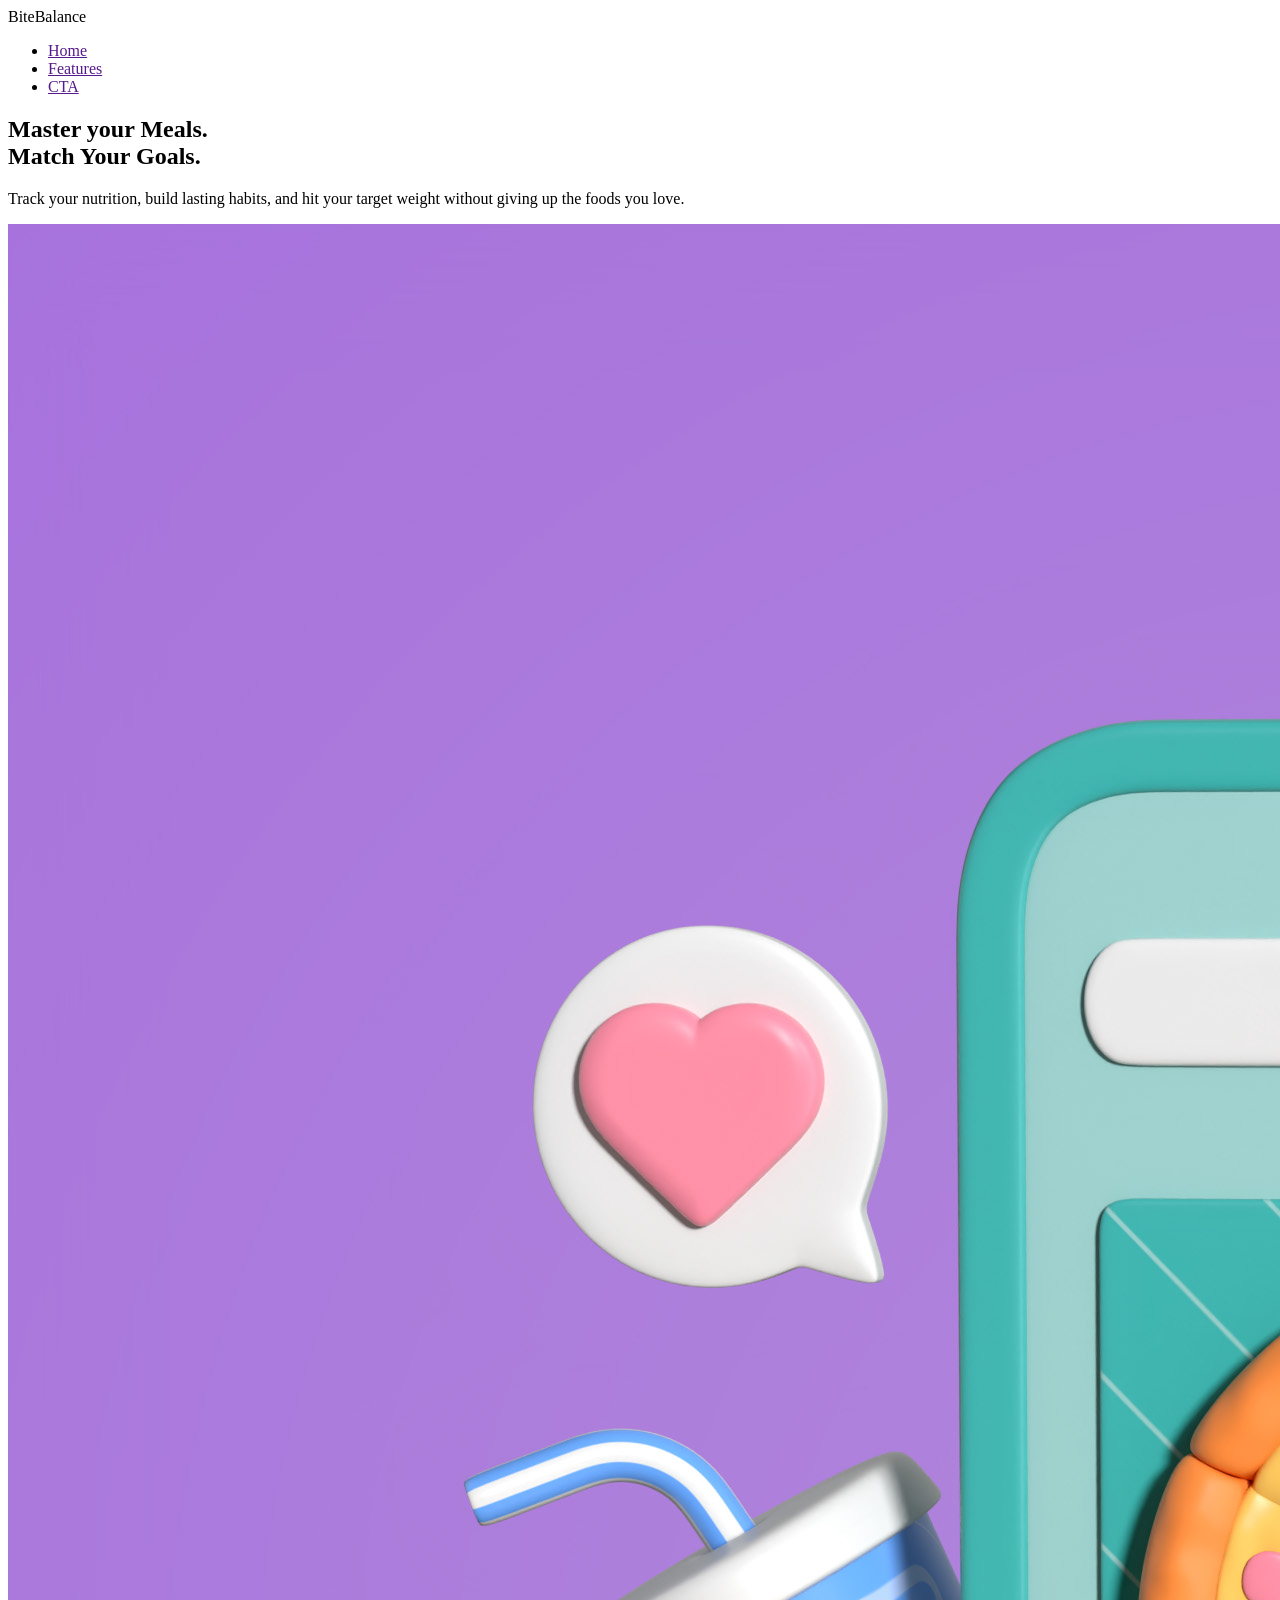
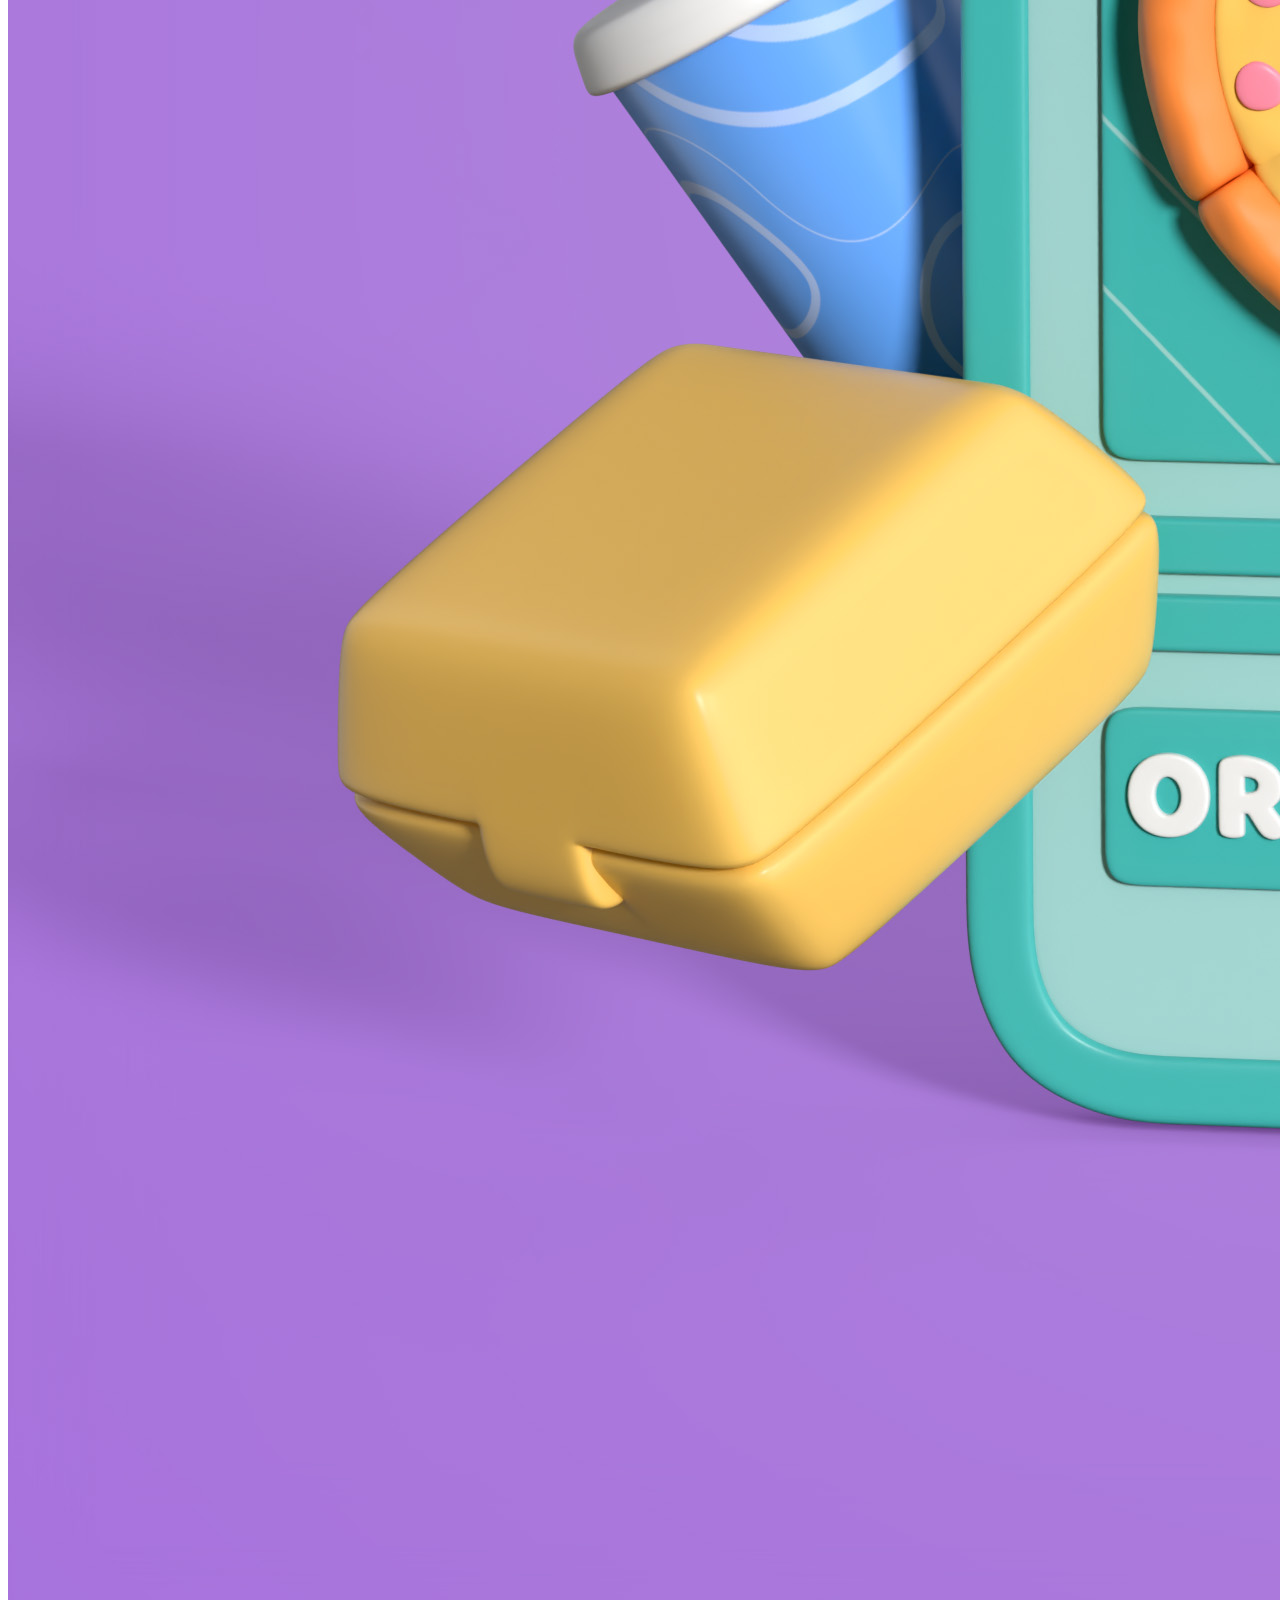
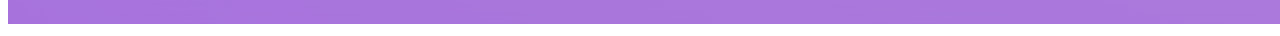
==== ai-generated-landing-page/ index.html @ f52b3878 "add header and main navigation menu" ====
<!DOCTYPE html>
<html lang="en">
<head>
  <meta charset="UTF-8">
  <meta name="viewport" content="width=device-width, initial-scale=1.0">
  <title>BiteBalance</title>
  <link rel="stylesheet" href="style.css">
</head>
<body>
    <div>
    <header>
      <nav class="navbar">
        <!--logo-->
        <div class="logo">BiteBalance</div>
        <ul class="navlinks">
          <li><a href="">Home</a></li>
          <li><a href="">Features</a></li>
          <li><a href="">CTA</a></li>
        </ul>
      </nav>
    </header>

    <section class="hero-container">
      <div id="hero-content">
        <h1>Master your Meals.<br>Match Your Goals.</h1>
        <p>Track your nutrition, build lasting habits, 
          and hit your target weight without giving 
          up the foods you love.</p>
      </div>
      <div class="hero-image">
        <img src="mockup.jpg" alt="hero-image">
      </div>
    </section>
</body>
</html>
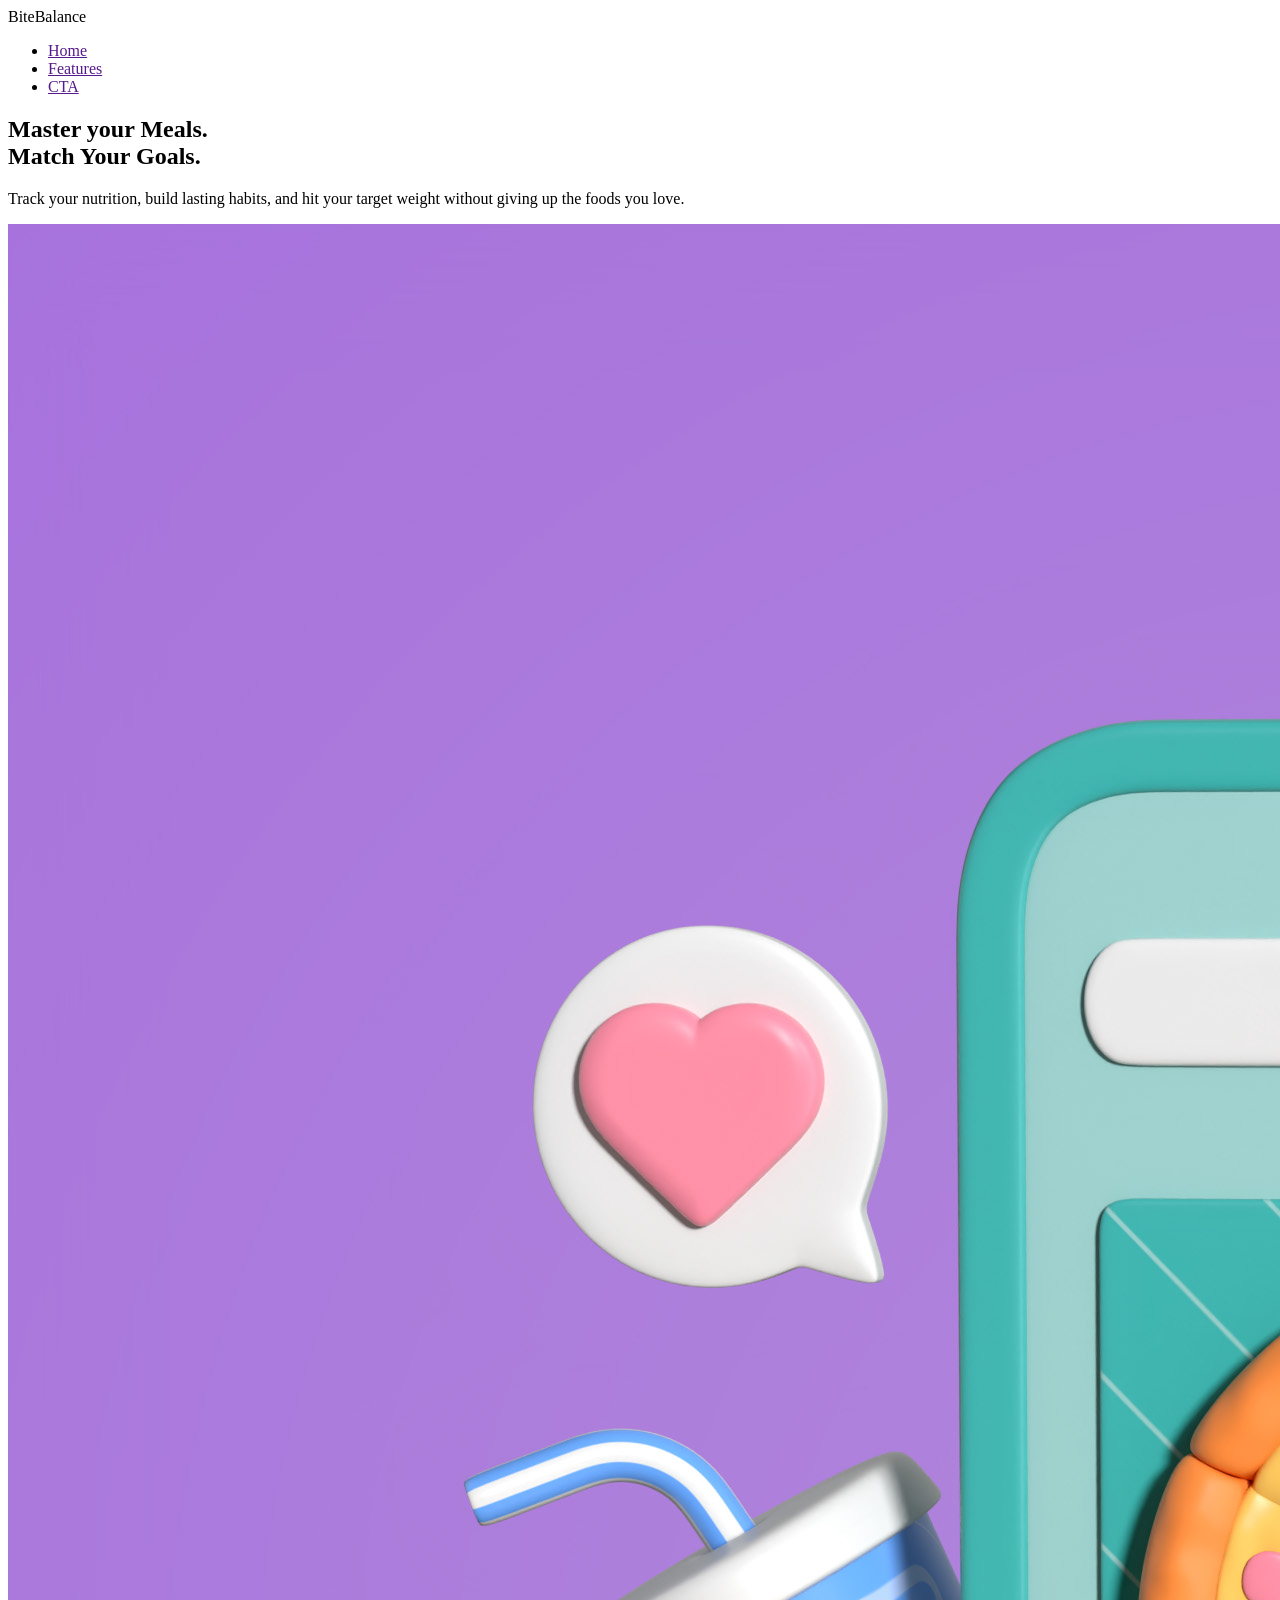
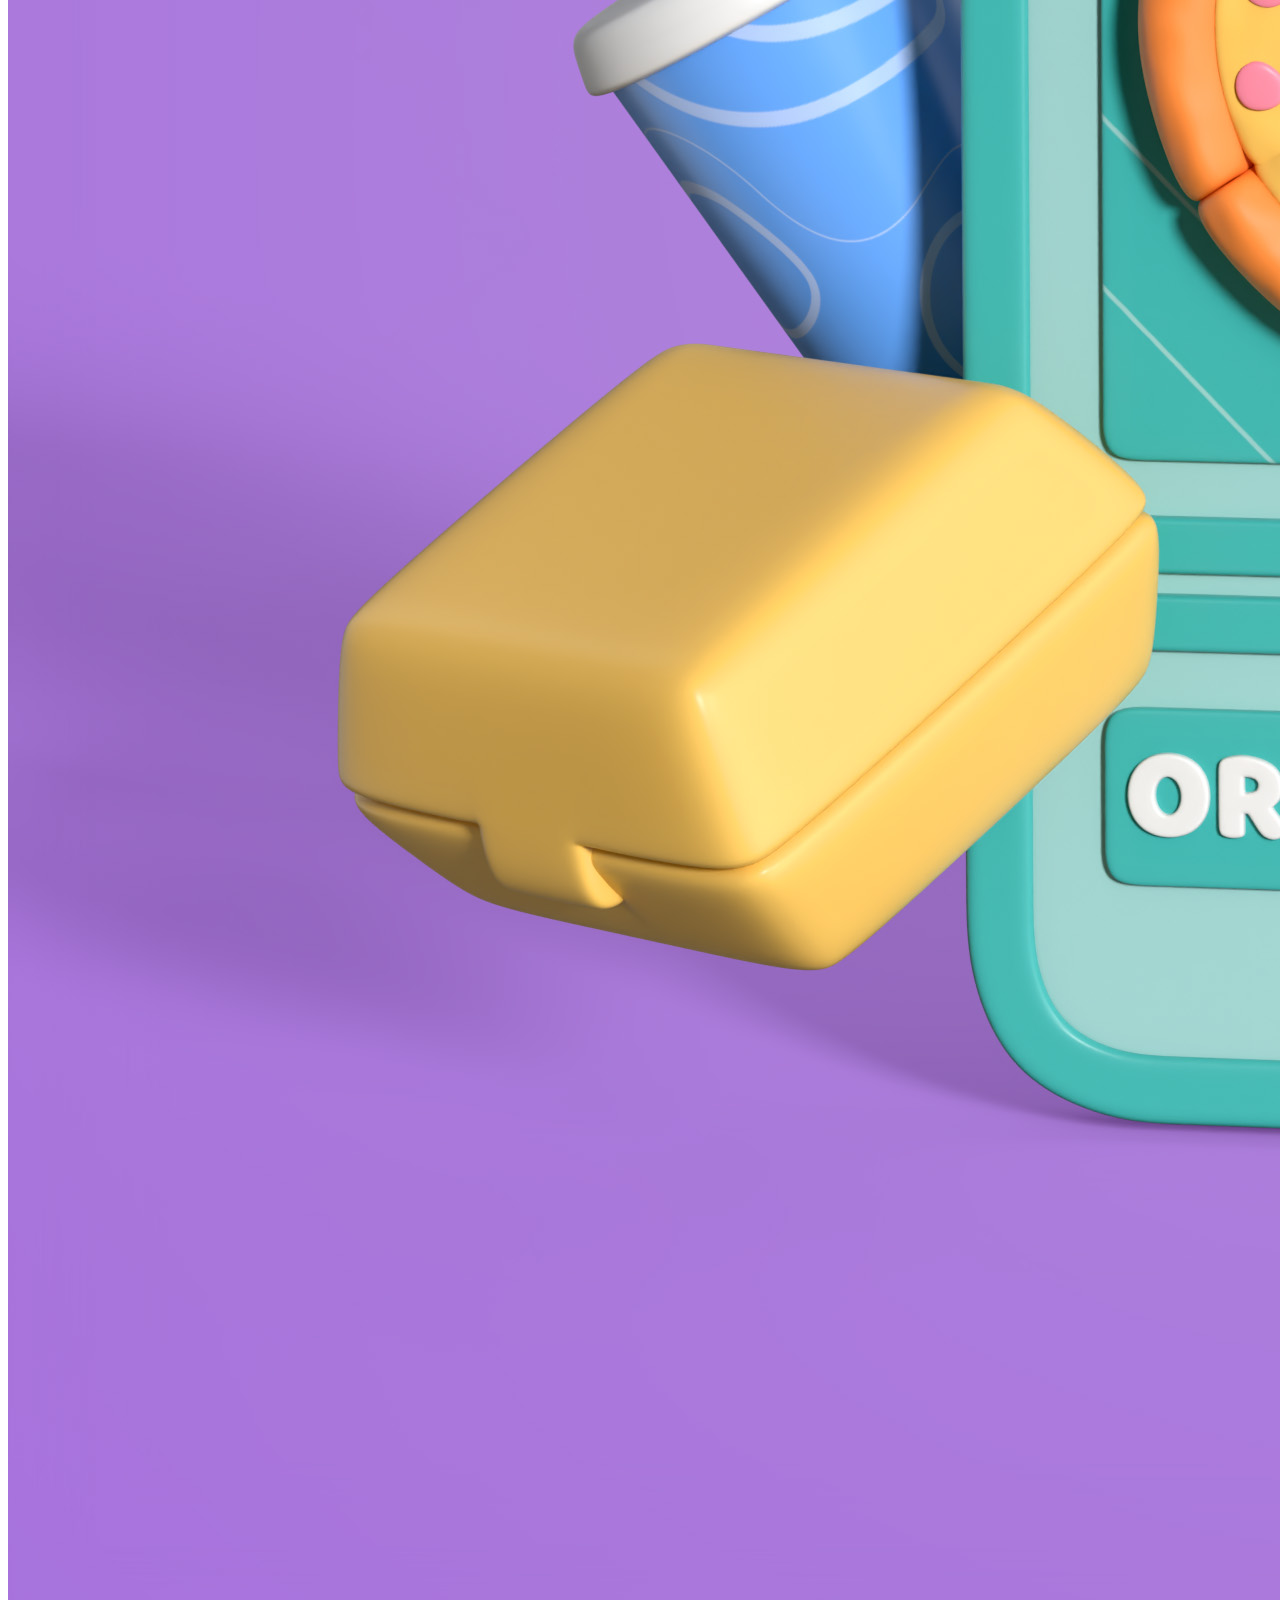
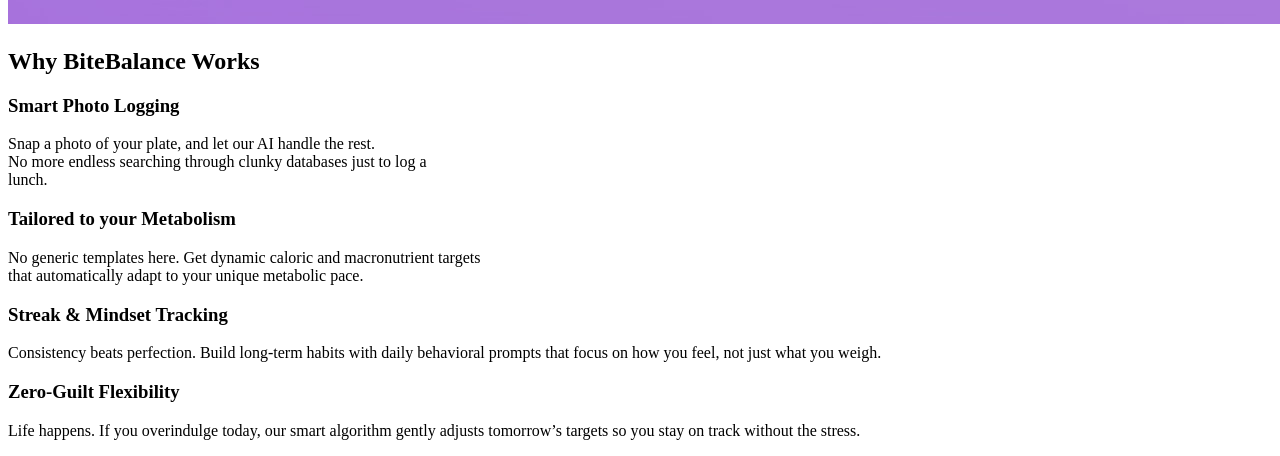
==== commit 747aea28: "added features section with 4 descriptive cards" ====
--- a/ai-generated-landing-page/ index.html
+++ b/ai-generated-landing-page/ index.html
@@ -31,5 +31,36 @@
         <img src="mockup.jpg" alt="hero-image">
       </div>
     </section>
+
+        <section class="Feature">
+      <div id="feature-container">
+        <h2 class="feature-title">Why BiteBalance Works</h2>
+        <div class="feature-grid">
+
+          <div class="feature-modal">
+            <h3>Smart Photo Logging</h3>
+            <p>Snap a photo of your plate, and let our AI handle the rest. <br>
+              No more endless searching through clunky databases just to log a <br>
+              lunch.</p>
+          </div>
+          <div class="feature-modal">
+            <h3>Tailored to your Metabolism</h3>
+            <p>No generic templates here. Get dynamic caloric and macronutrient targets <br>
+              that automatically adapt to your unique metabolic pace.</p>
+          </div>
+          <div class="feature-modal">
+            <h3>Streak & Mindset Tracking</h3>
+            <p>Consistency beats perfection. Build long-term habits with daily behavioral 
+              prompts that focus on how you feel, not just what you weigh.</p>
+          </div>
+          <div class="feature-modal">
+            <h3>Zero-Guilt Flexibility</h3>
+            <p>Life happens. If you overindulge today, our smart algorithm gently adjusts 
+              tomorrow’s targets so you stay on track without the stress.</p>
+          </div>
+
+        </div>
+      </div>
+    </section>
 </body>
 </html>
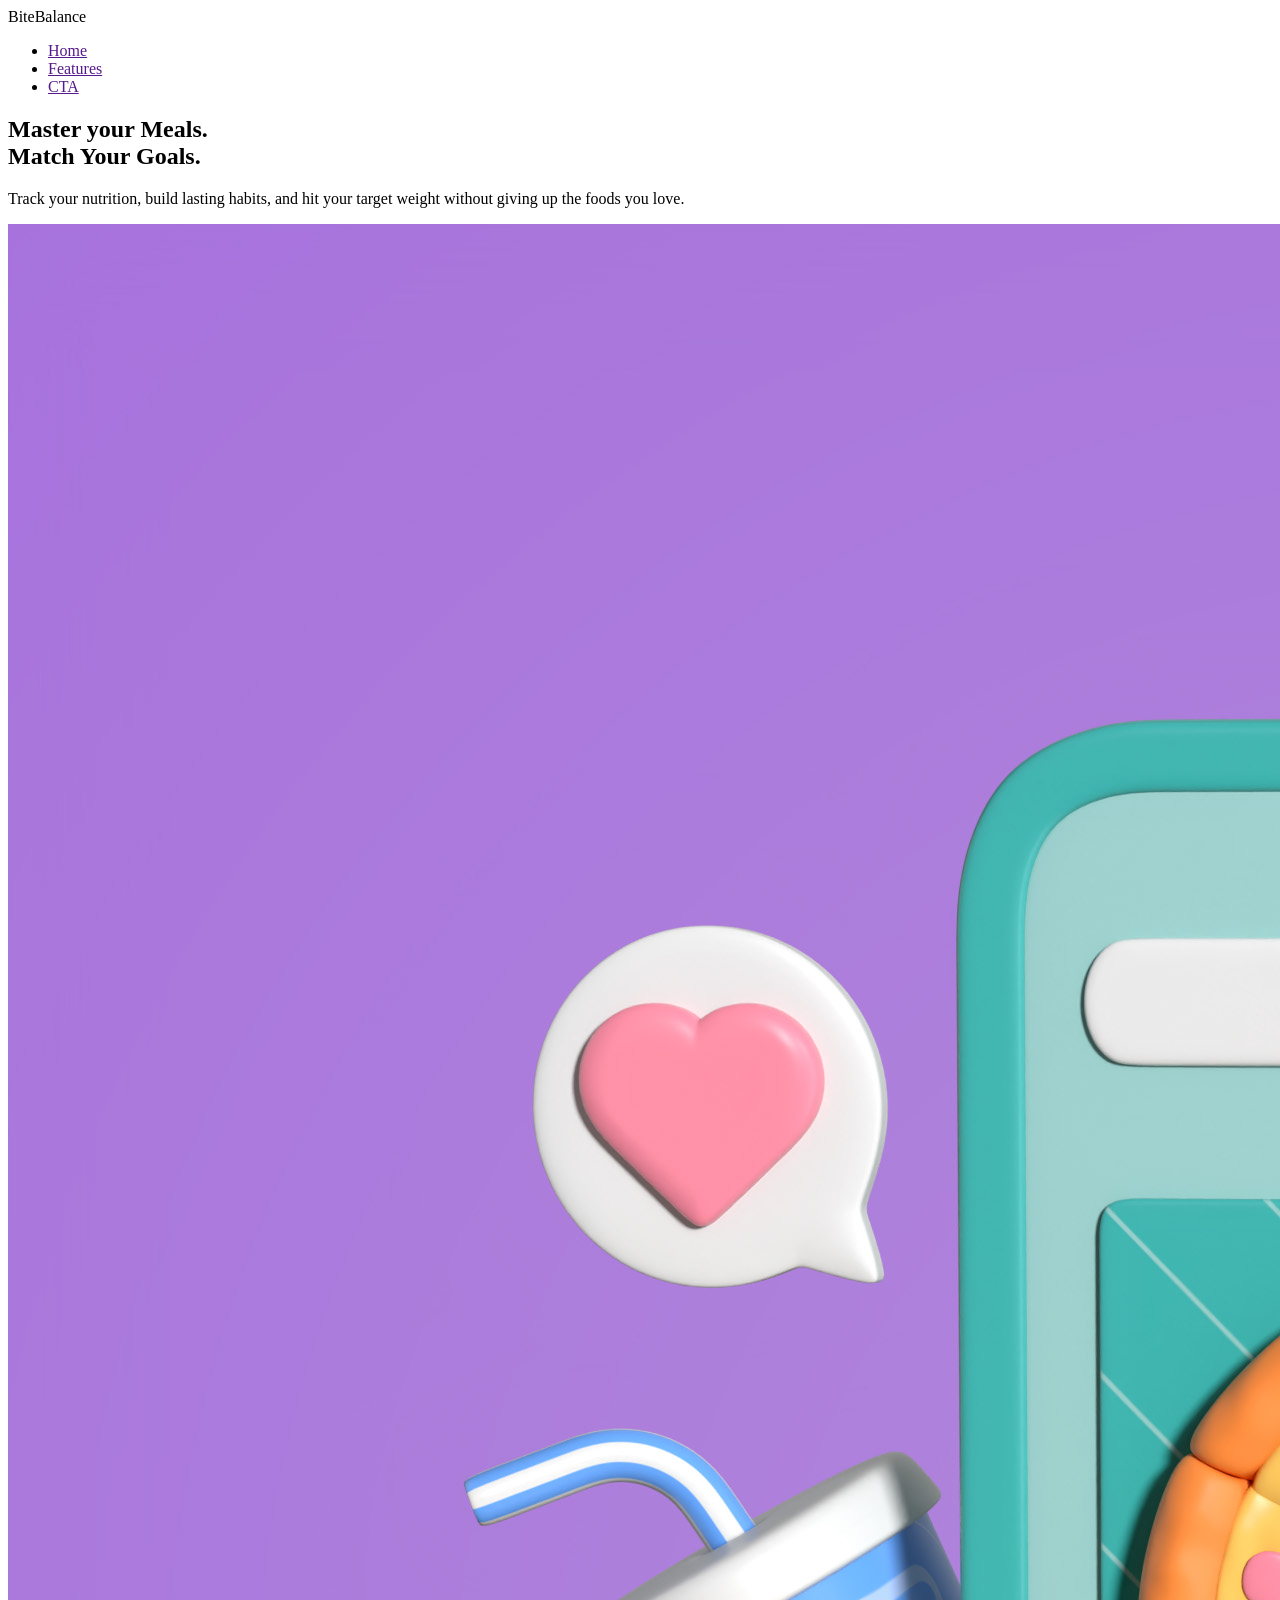
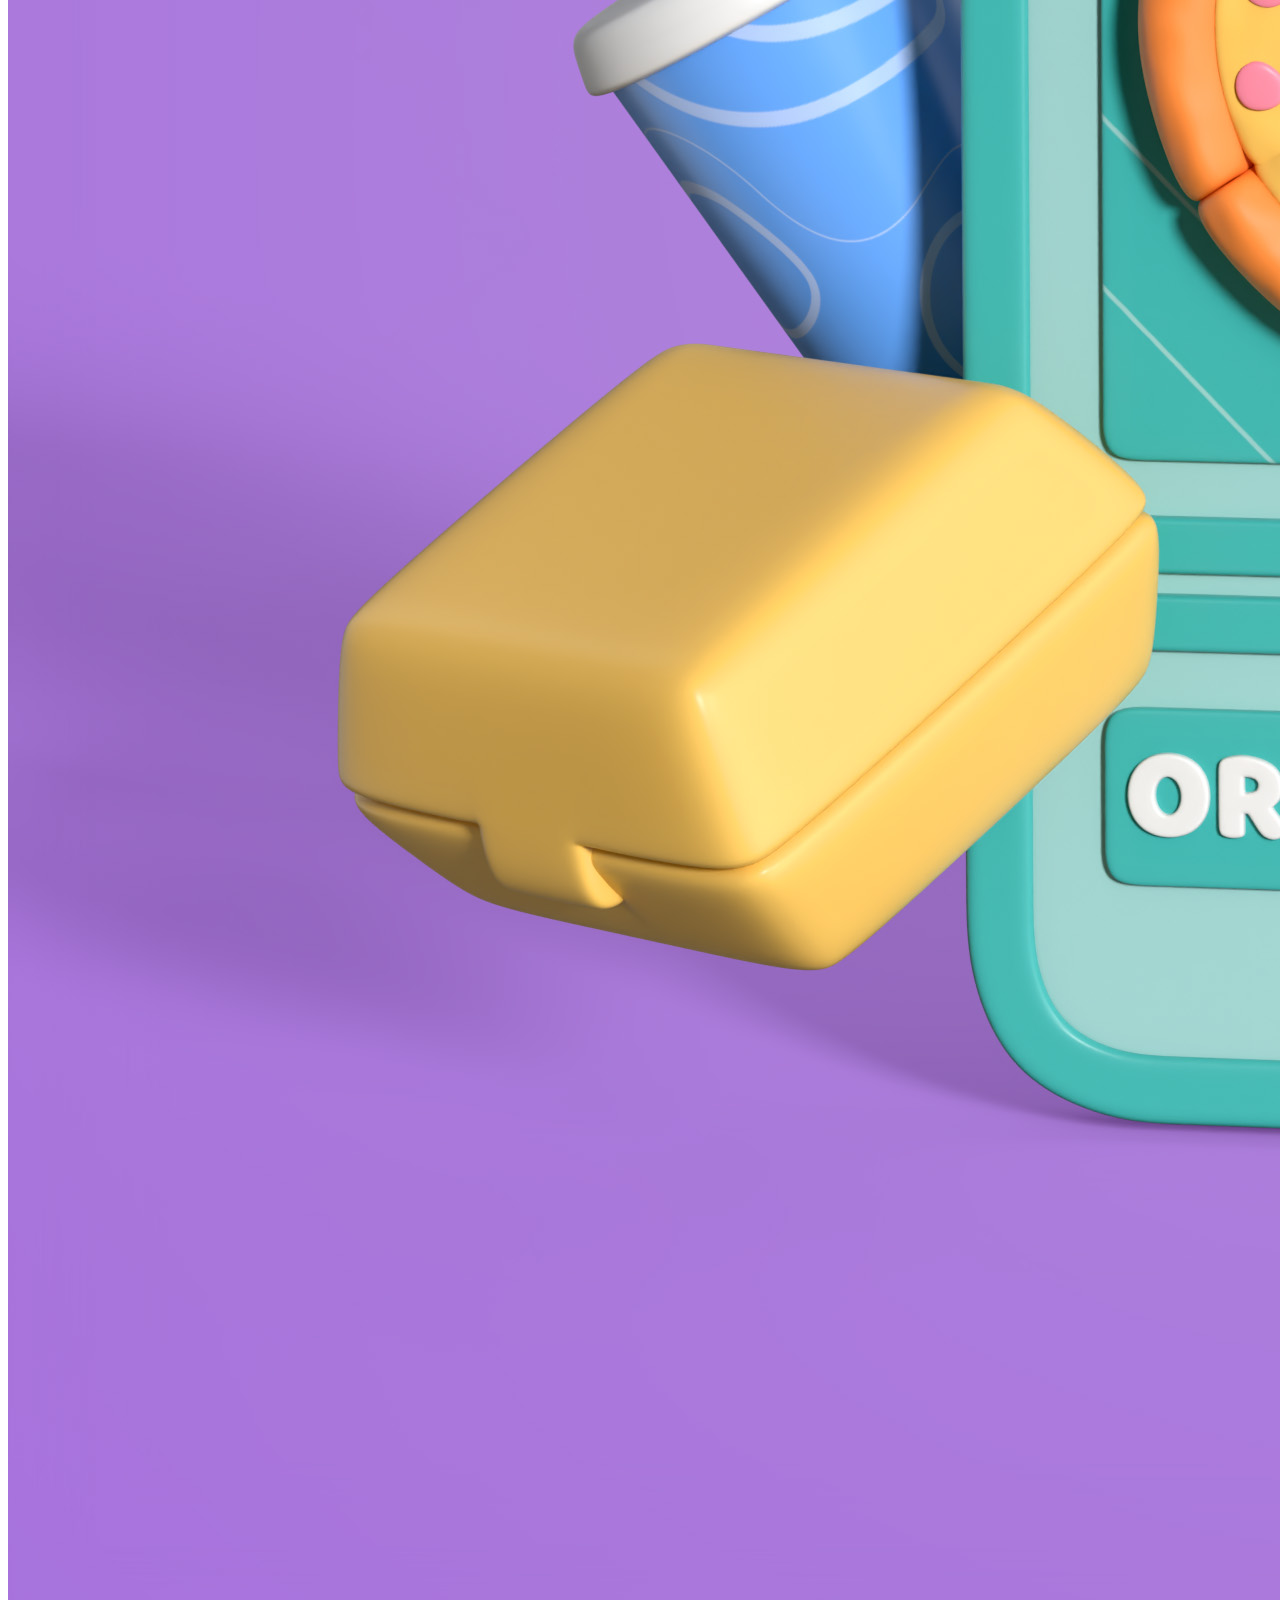
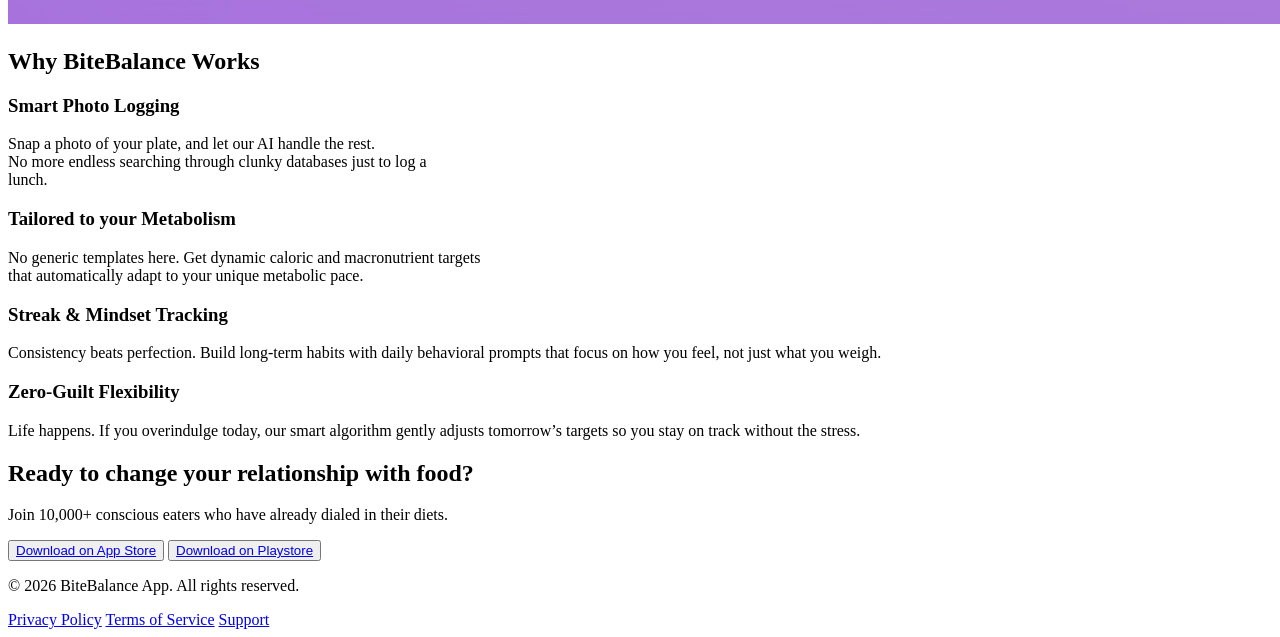
==== commit ed1d710d: "added call to action section with app store buttons, added footer with copyright and legal links" ====
--- a/ai-generated-landing-page/ index.html
+++ b/ai-generated-landing-page/ index.html
@@ -62,5 +62,27 @@
         </div>
       </div>
     </section>
+
+        <section class="CTA">
+      <div class="CTA-Container">
+        <h2>Ready to change your relationship with food?</h2>
+        <p>Join 10,000+ conscious eaters who have already dialed in their diets.</p>
+        <div class="CTA-actions">
+          <button id="Appstore-btn"><a href="#">Download on App Store</a></button>
+          <button id="Playstore-btn"><a href="#">Download on Playstore</a></button>
+        </div>
+      </div>
+    </section>
+
+    <footer>
+      <div class="footer-container">
+        <p>&copy; 2026 BiteBalance App. All rights reserved.</p>
+        <div class="footer-content">
+          <a href="#">Privacy Policy</a>
+          <a href="#">Terms of Service</a>
+          <a href="#">Support</a>
+        </div>
+      </div>
+    </footer>
 </body>
 </html>
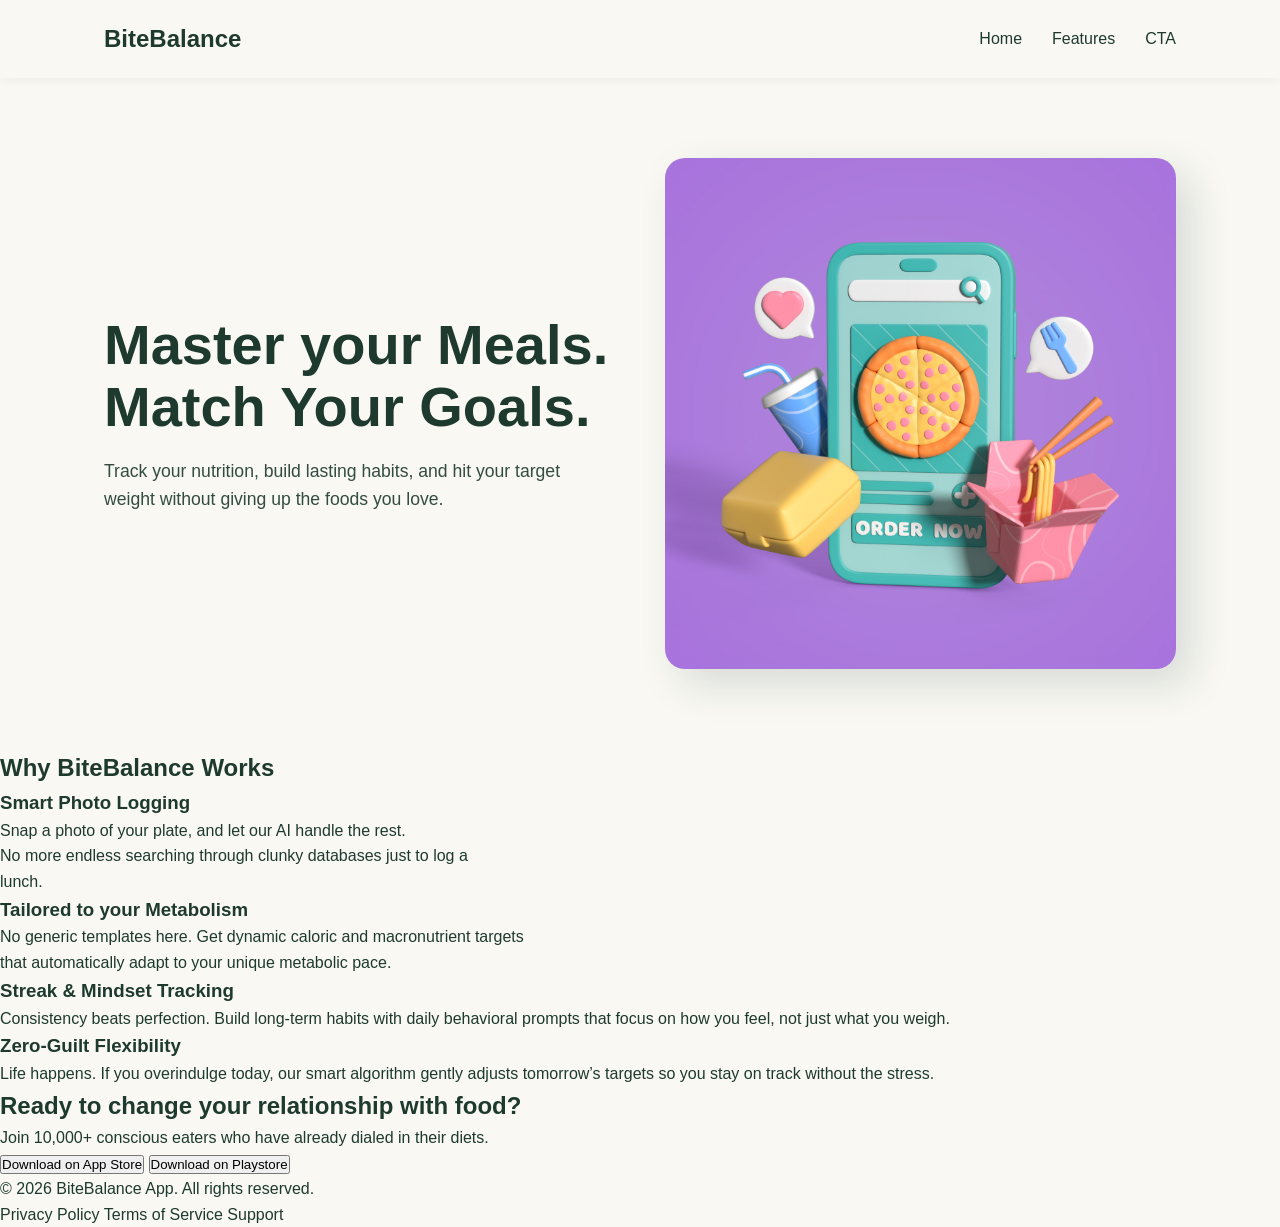
==== commit 48a810e2: "add global CSS resets, typography,added implement CSS grid for feature cards and flexbox for layouts" ====
--- a/ai-generated-landing-page/ index.html
+++ b/ai-generated-landing-page/ index.html
@@ -84,5 +84,6 @@
         </div>
       </div>
     </footer>
+    </div>
 </body>
 </html>
--- a/ai-generated-landing-page/style.css
+++ b/ai-generated-landing-page/style.css
@@ -0,0 +1,97 @@
+* {
+    margin: 0;
+    padding: 0;
+    box-sizing: border-box;
+    font-family: 'Segoe UI', Roboto, Helvetica, Arial, sans-serif;
+}
+
+body {
+    background-color: #F9F8F3; 
+    color: #1E3A2F; 
+    line-height: 1.6;
+}
+
+a {
+    text-decoration: none;
+    color: inherit;
+}
+
+/* --- Navigation --- */
+header {
+    position: sticky;
+    top: 0;
+    z-index: 1000;
+    background-color: #F9F8F3;
+    box-shadow: 0 2px 10px rgba(30, 58, 47, 0.05);
+}
+
+.navbar {
+    display: flex;
+    justify-content: space-between;
+    align-items: center;
+    padding: 20px 5%;
+    max-width: 1200px;
+    margin: 0 auto;
+}
+
+.logo {
+    font-size: 1.5rem;
+    font-weight: 800;
+    color: #1E3A2F;
+}
+
+.navlinks {
+    display: flex;
+    list-style: none;
+    gap: 30px;
+}
+
+.navlinks li a {
+    font-weight: 500;
+    transition: color 0.3s ease;
+}
+
+.navlinks li a:hover {
+    color: #FF6F61; 
+}
+
+/* --- Hero Section --- */
+.hero-container {
+    display: flex;
+    align-items: center;
+    justify-content: space-between;
+    padding: 80px 5%;
+    max-width: 1200px;
+    margin: 0 auto;
+    gap: 50px;
+}
+
+#hero-content {
+    flex: 1;
+}
+
+#hero-content h1 {
+    font-size: 3.5rem;
+    line-height: 1.1;
+    margin-bottom: 20px;
+    color: #1E3A2F;
+}
+
+#hero-content p {
+    font-size: 1.1rem;
+    opacity: 0.9;
+    max-width: 90%;
+}
+
+.hero-image {
+    flex: 1;
+    display: flex;
+    justify-content: center;
+}
+
+.hero-image img {
+    max-width: 100%;
+    height: auto;
+    border-radius: 20px;
+    box-shadow: 15px 15px 40px rgba(30, 58, 47, 0.15);
+}
